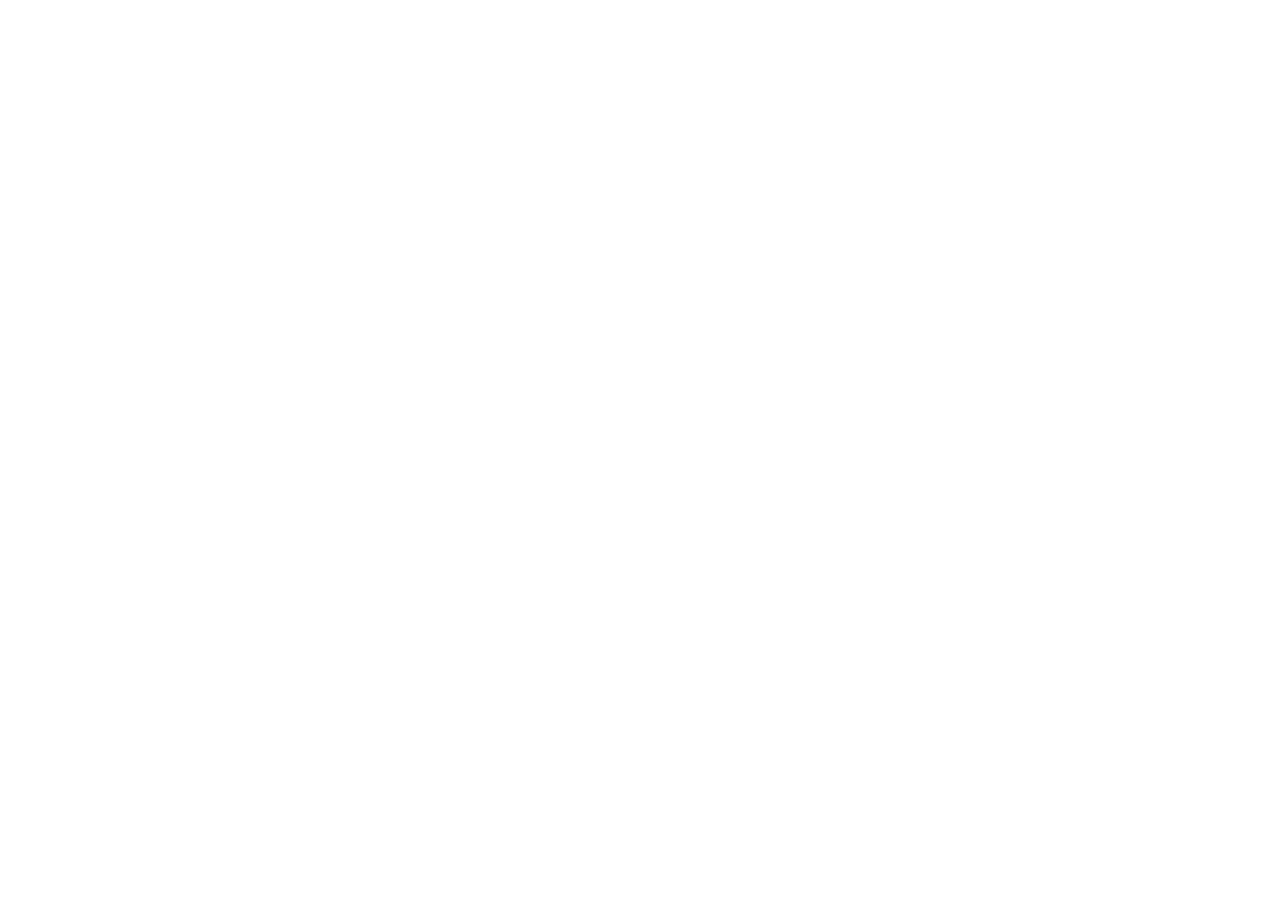
==== index.html @ 8aa32881 "first commit" ====
<!DOCTYPE html>
<html lang="en">
<head>
    <meta charset="UTF-8">
    <meta name="viewport" content="width=device-width, initial-scale=1.0">
    <title>Document</title>
</head>
<body>
    
</body>
</html>
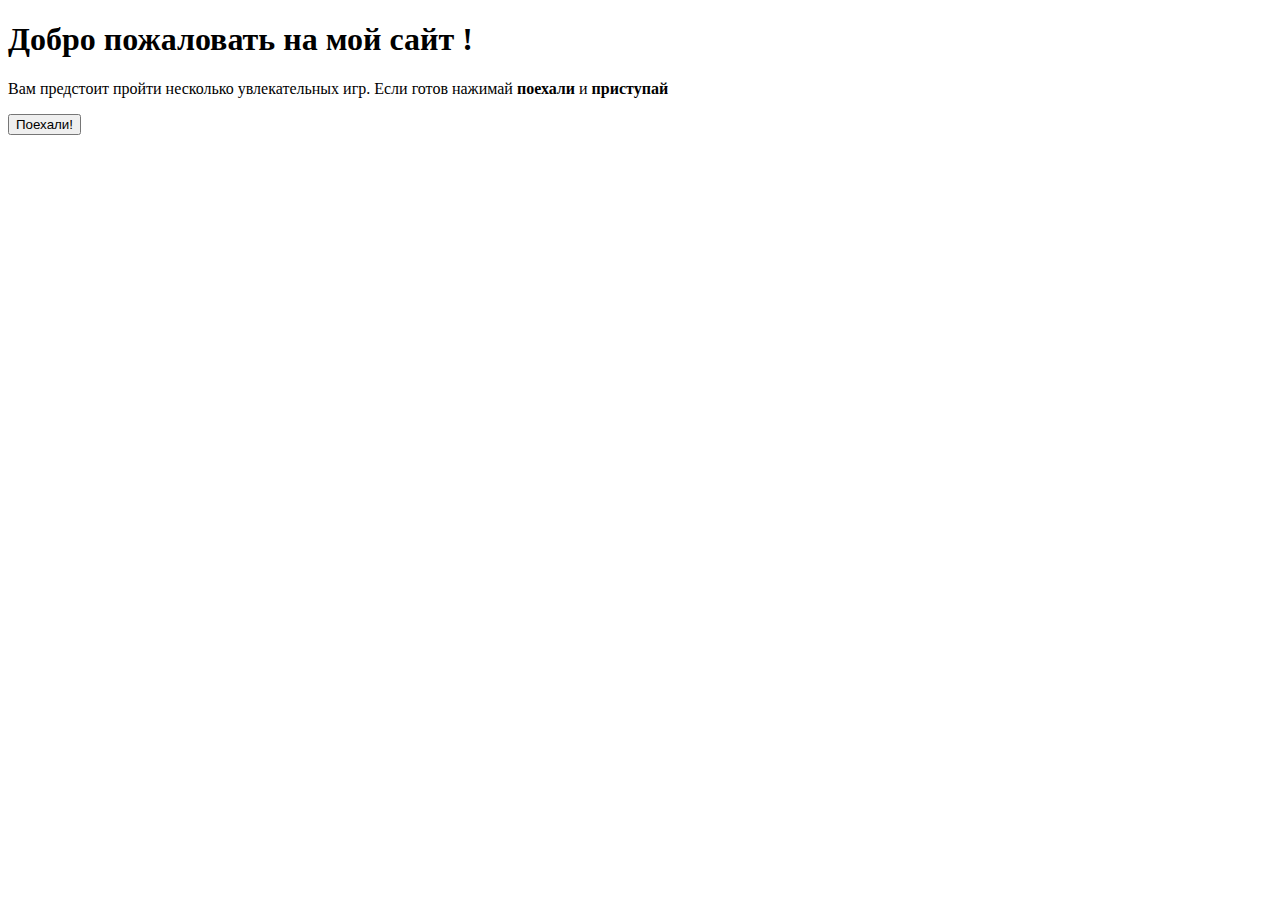
==== commit 51a21319: "added indextop" ====
--- a/index.html
+++ b/index.html
@@ -3,9 +3,24 @@
 <head>
     <meta charset="UTF-8">
     <meta name="viewport" content="width=device-width, initial-scale=1.0">
-    <title>Document</title>
+    <title>homework1</title>
+    <link rel="stylesheet" href="index.css">
+    <link rel="preconnect" href="https://fonts.googleapis.com">
+    <link rel="preconnect" href="https://fonts.gstatic.com" crossorigin>
+    <link href="https://fonts.googleapis.com/css2?family=Montserrat:wght@400;500;600&display=swap" rel="stylesheet">
+    <link rel="stylesheet" href="style.css">
+    <link rel="preconnect" href="https://fonts.googleapis.com">
+    <link rel="preconnect" href="https://fonts.gstatic.com" crossorigin>
+    <link
+        href="https://fonts.googleapis.com/css2?family=Montserrat:ital,wght@0,400;0,500;1,200&family=Poppins:ital,wght@0,200;0,300;0,400;0,500;1,100;1,200;1,400;1,500&display=swap"
+        rel="stylesheet">
 </head>
 <body>
-    
+    <div class="indextop center">
+        <h1 class="indextop__header">Добро пожаловать на мой сайт !</h1>
+        <p class="indextop__header_text">Вам предстоит пройти несколько увлекательных игр. Если готов нажимай
+            <b>поехали</b> и <b>приступай</b> </p>
+        <button class="indextop__header_button">Поехали!</button>
+    </div>
 </body>
 </html>--- a/index.css
+++ b/index.css
@@ -0,0 +1 @@
+/*# sourceMappingURL=index.css.map */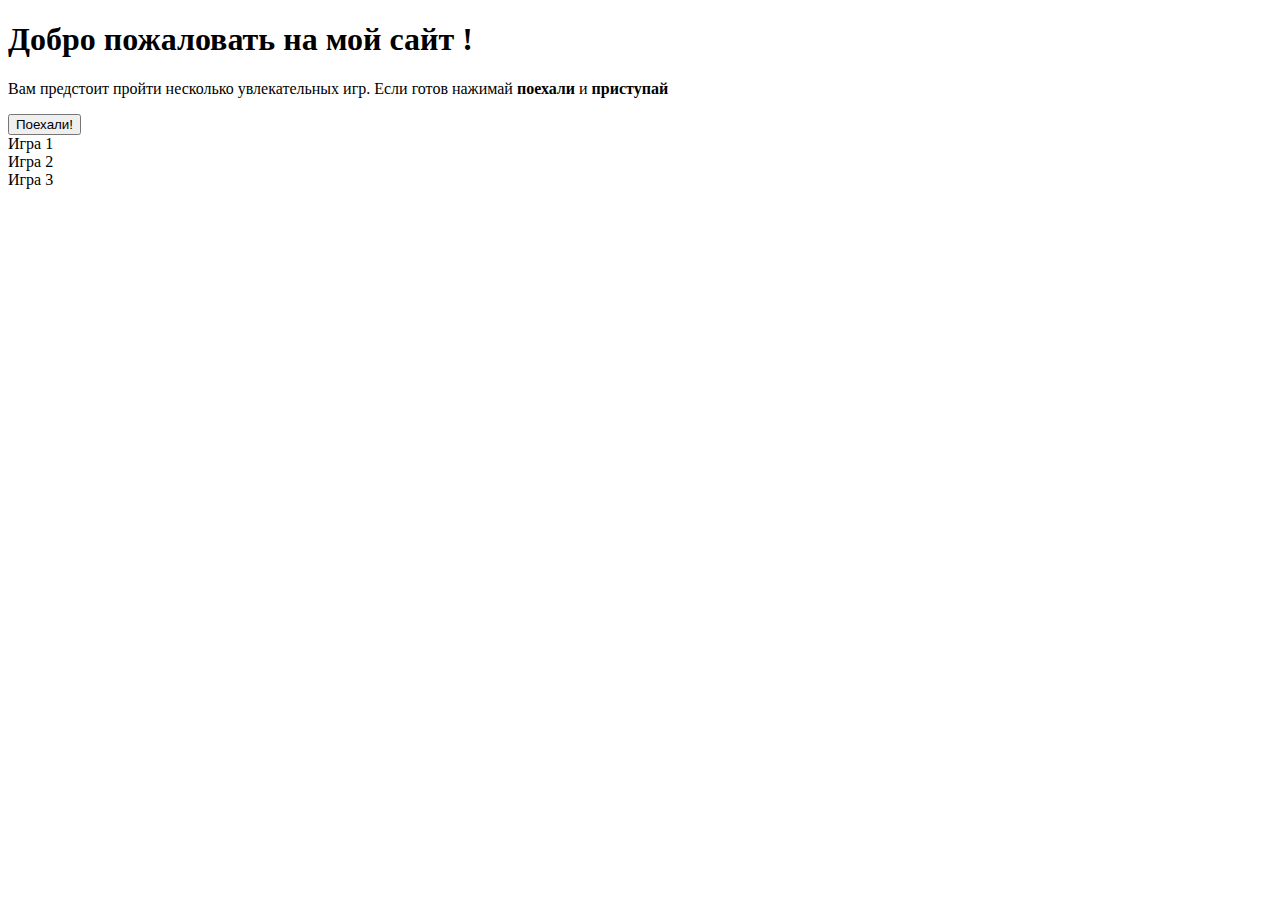
==== commit 3d752849: "added indexbot to html" ====
--- a/index.html
+++ b/index.html
@@ -22,5 +22,10 @@
             <b>поехали</b> и <b>приступай</b> </p>
         <button class="indextop__header_button">Поехали!</button>
     </div>
+    <div class="indexbot center">
+        <div class="indexbot__group1">Игра 1</div>
+        <div class="indexbot__group2">Игра 2</div>
+        <div class="indexbot__group3">Игра 3</div>
+    </div>
 </body>
 </html>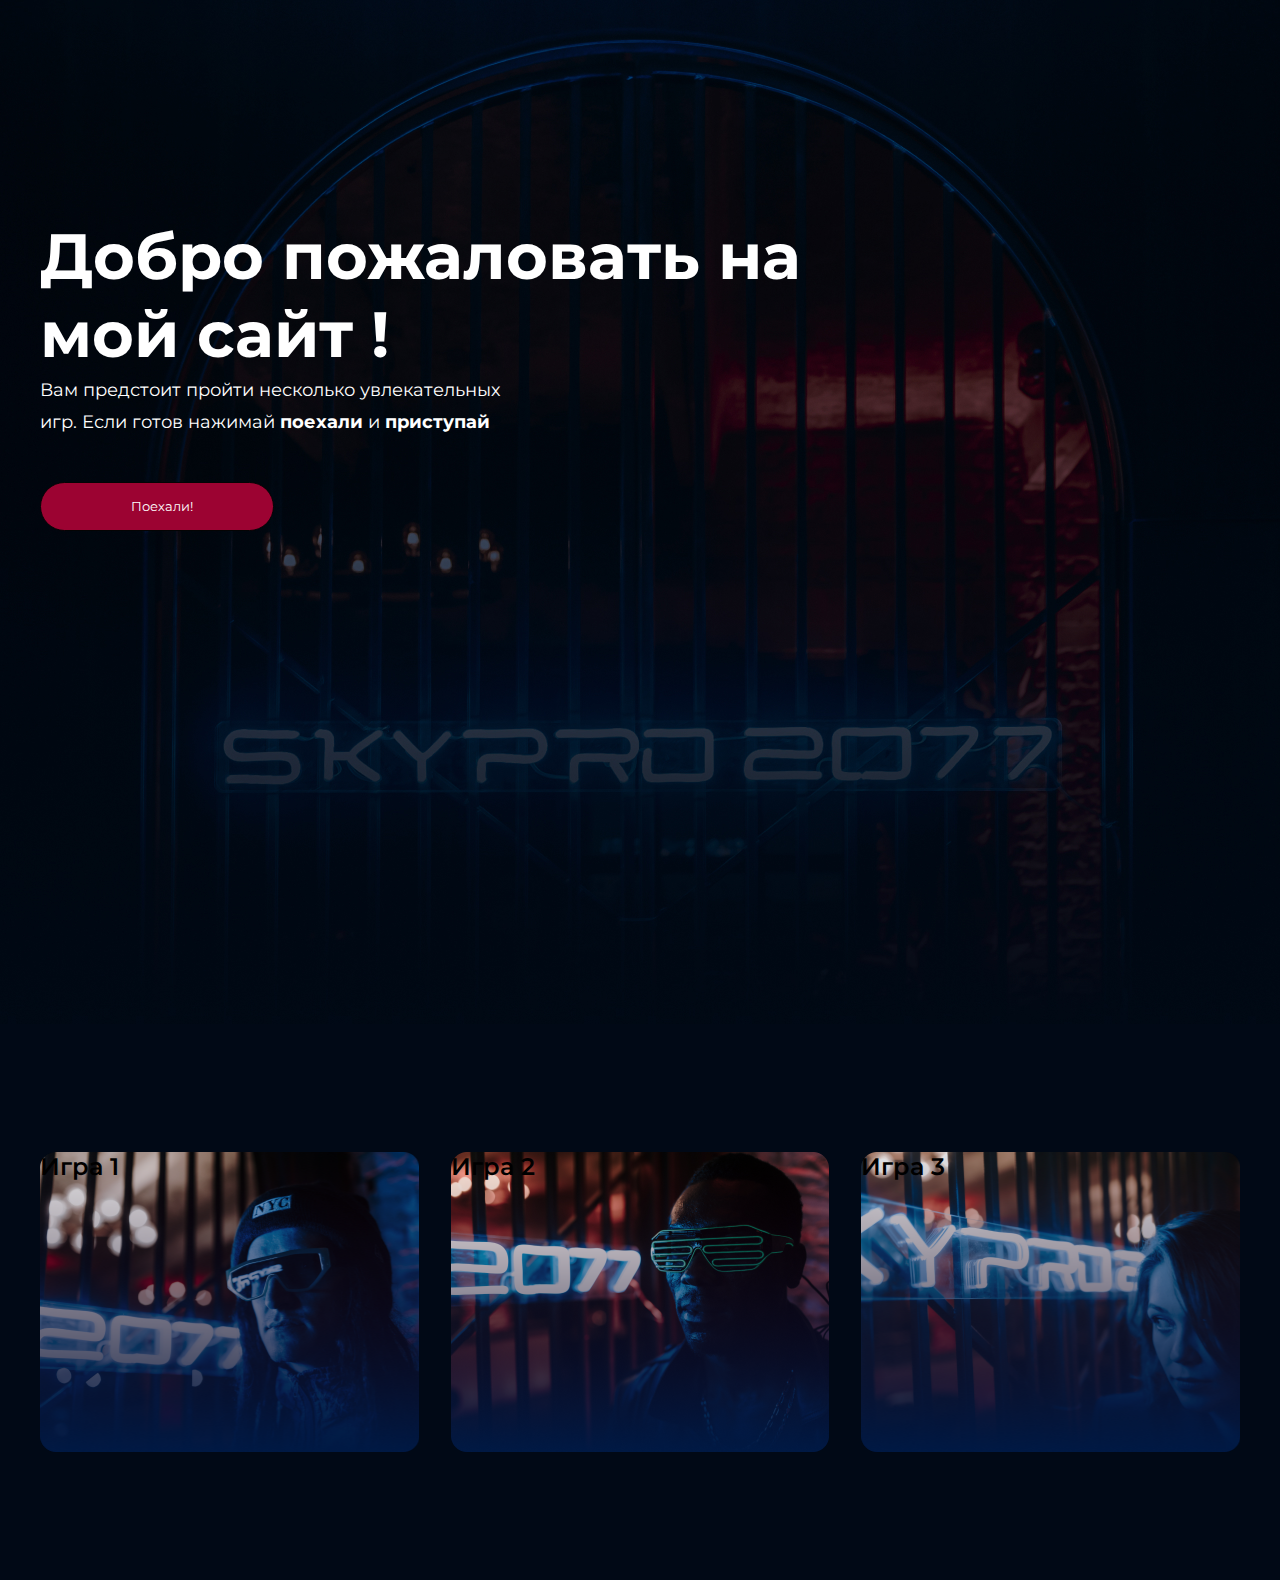
==== commit 9c4f53e9: "corrected indexbot__group" ====
--- a/index.html
+++ b/index.html
@@ -23,7 +23,9 @@
         <button class="indextop__header_button">Поехали!</button>
     </div>
     <div class="indexbot center">
-        <div class="indexbot__group1">Игра 1</div>
+        <div class="indexbot__group1">
+            <div class="indexbot__text">Игра 1</div>
+        </div>
         <div class="indexbot__group2">Игра 2</div>
         <div class="indexbot__group3">Игра 3</div>
     </div>
--- a/index.css
+++ b/index.css
@@ -1 +1,104 @@
-/*# sourceMappingURL=index.css.map */+* {
+  margin: 0;
+  padding: 0;
+}
+
+.center {
+  padding-left: calc(50% - 600px);
+  padding-right: calc(50% - 600px);
+}
+
+.indextop {
+  background-image: url(images/index\ backround.jpg);
+  background-position: center;
+  background-repeat: no-repeat;
+  height: 1024px;
+  display: flex;
+  flex-direction: column;
+  background-size: cover;
+}
+.indextop__header {
+  width: 788px;
+  height: 125px;
+  font-family: "Montserrat";
+  font-size: 64px;
+  font-weight: 700;
+  line-height: 78px;
+  letter-spacing: 0px;
+  color: #ffffff;
+  padding-top: 217.1px;
+}
+.indextop__header_text {
+  font-size: 18px;
+  line-height: 32px;
+  letter-spacing: 0px;
+  font-family: "Montserrat";
+  color: #ffffff;
+  width: 481px;
+  height: 64px;
+  padding-top: 32px;
+}
+.indextop__header_button {
+  border-radius: 30px;
+  border: 1px solid #040404;
+  display: flex;
+  width: 234.06px;
+  height: 48.6px;
+  padding: 10px 63px 11px 90px;
+  align-items: center;
+  font-family: "Montserrat", sans-serif;
+  margin-top: 44px;
+  background-color: #9c0332;
+  color: white;
+  display: flex;
+  align-items: center;
+}
+
+.indexbot {
+  background-image: url(images/index\ bot.jpg);
+  background-position: center;
+  background-repeat: no-repeat;
+  height: 556px;
+  display: flex;
+  flex-direction: row;
+  align-items: center;
+  justify-content: center;
+  gap: 32px;
+  background-size: cover;
+}
+.indexbot__group1 {
+  background-image: url(images/group\ 2.png);
+  background-repeat: no-repeat;
+  background-size: cover;
+  height: 300px;
+  width: 379px;
+  font-size: 24px;
+  font-weight: 600;
+  font-family: "Montserrat";
+  display: flex;
+  position: relative;
+}
+.indexbot__group2 {
+  background-image: url(images/group\ 3.png);
+  background-repeat: no-repeat;
+  background-size: cover;
+  height: 300px;
+  width: 379px;
+  font-size: 24px;
+  font-weight: 600;
+  font-family: "Montserrat";
+  display: flex;
+  position: relative;
+}
+.indexbot__group3 {
+  background-image: url(images/group\ 1.png);
+  background-repeat: no-repeat;
+  background-size: cover;
+  height: 300px;
+  width: 379px;
+  font-size: 24px;
+  font-weight: 600;
+  font-family: "Montserrat";
+  display: flex;
+  position: relative;
+}/*# sourceMappingURL=index.css.map */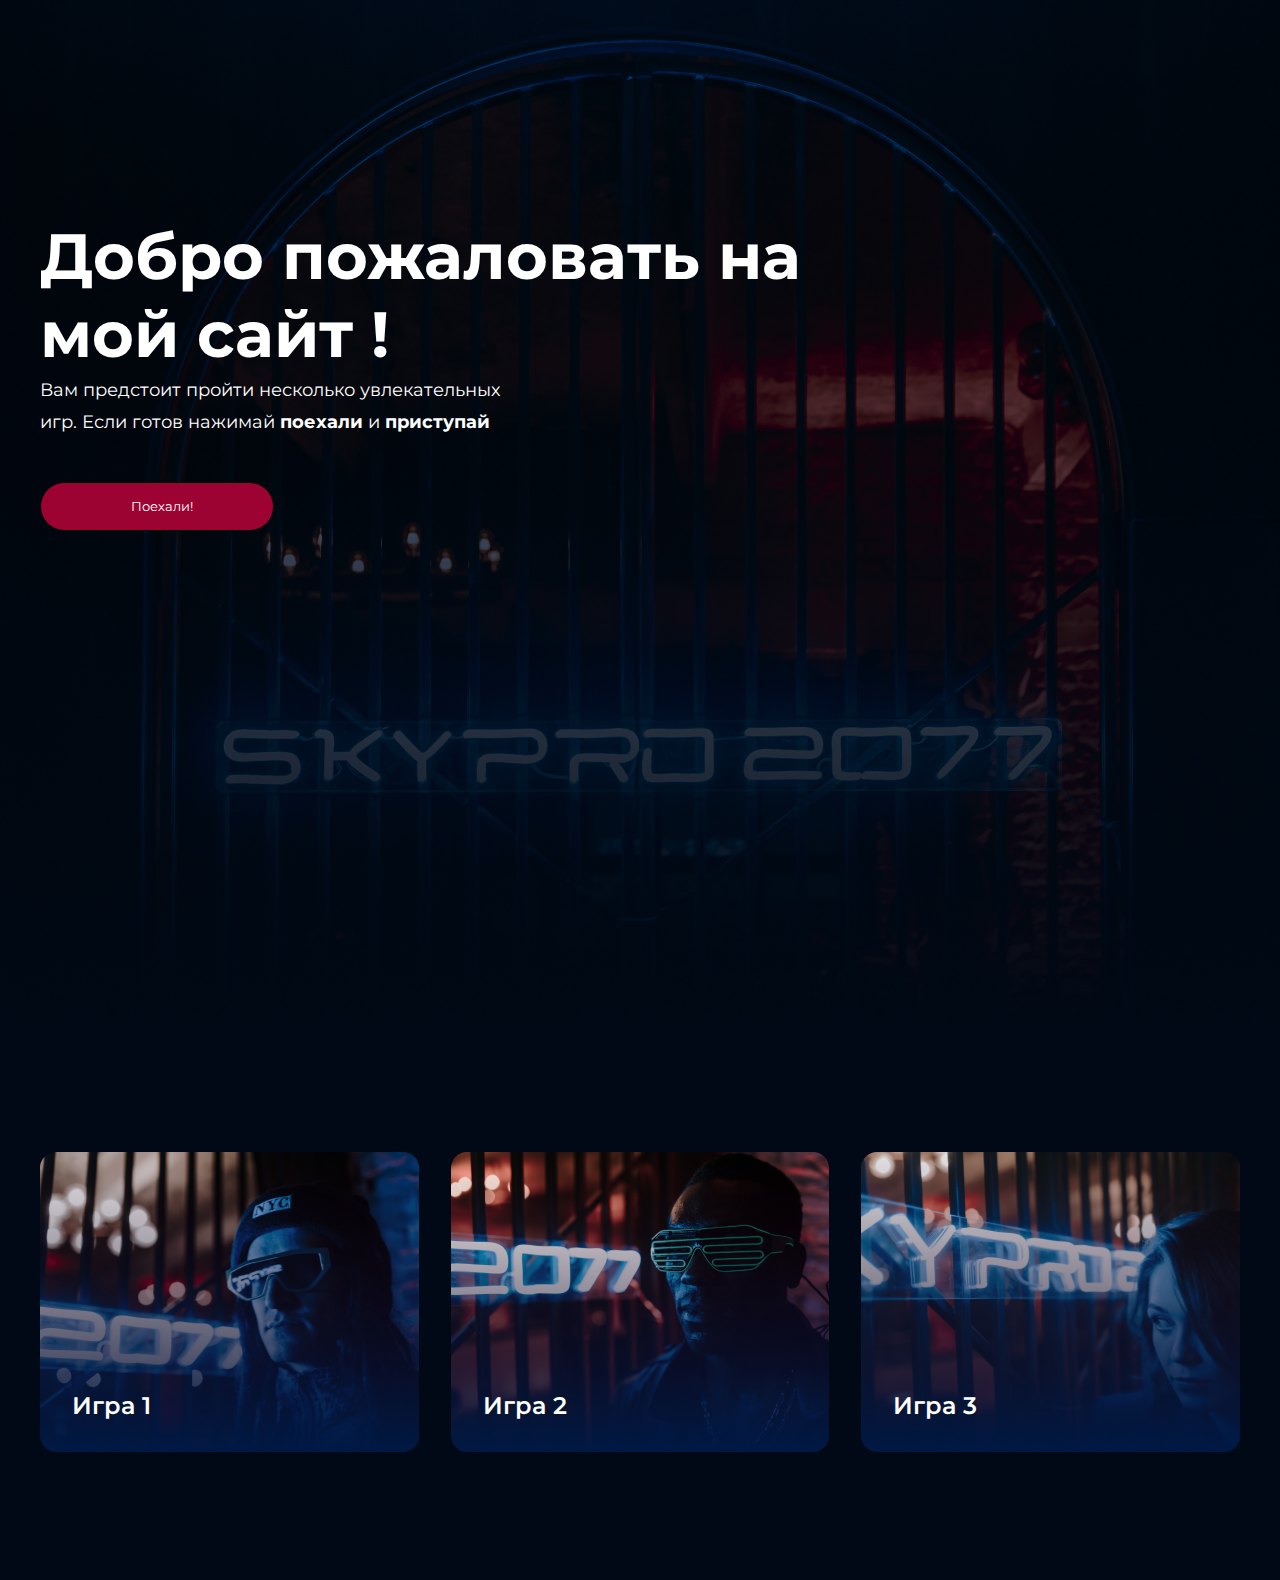
==== commit a58e48aa: "added indexbot__text and styles" ====
--- a/index.html
+++ b/index.html
@@ -26,8 +26,16 @@
         <div class="indexbot__group1">
             <div class="indexbot__text">Игра 1</div>
         </div>
-        <div class="indexbot__group2">Игра 2</div>
-        <div class="indexbot__group3">Игра 3</div>
+        <div class="indexbot__group2">
+            <div class="indexbot__text">Игра 2
+                
+            </div>
+        </div>
+        <div class="indexbot__group3">
+            <div class="indexbot__text">Игра 3
+                
+            </div>
+        </div>
     </div>
 </body>
 </html>--- a/index.css
+++ b/index.css
@@ -66,6 +66,15 @@
   gap: 32px;
   background-size: cover;
 }
+.indexbot__text {
+  position: absolute;
+  font-family: "Montserrat";
+  left: 32px;
+  bottom: 32px;
+  font-size: 24px;
+  font-weight: 600;
+  color: white;
+}
 .indexbot__group1 {
   background-image: url(images/group\ 2.png);
   background-repeat: no-repeat;
